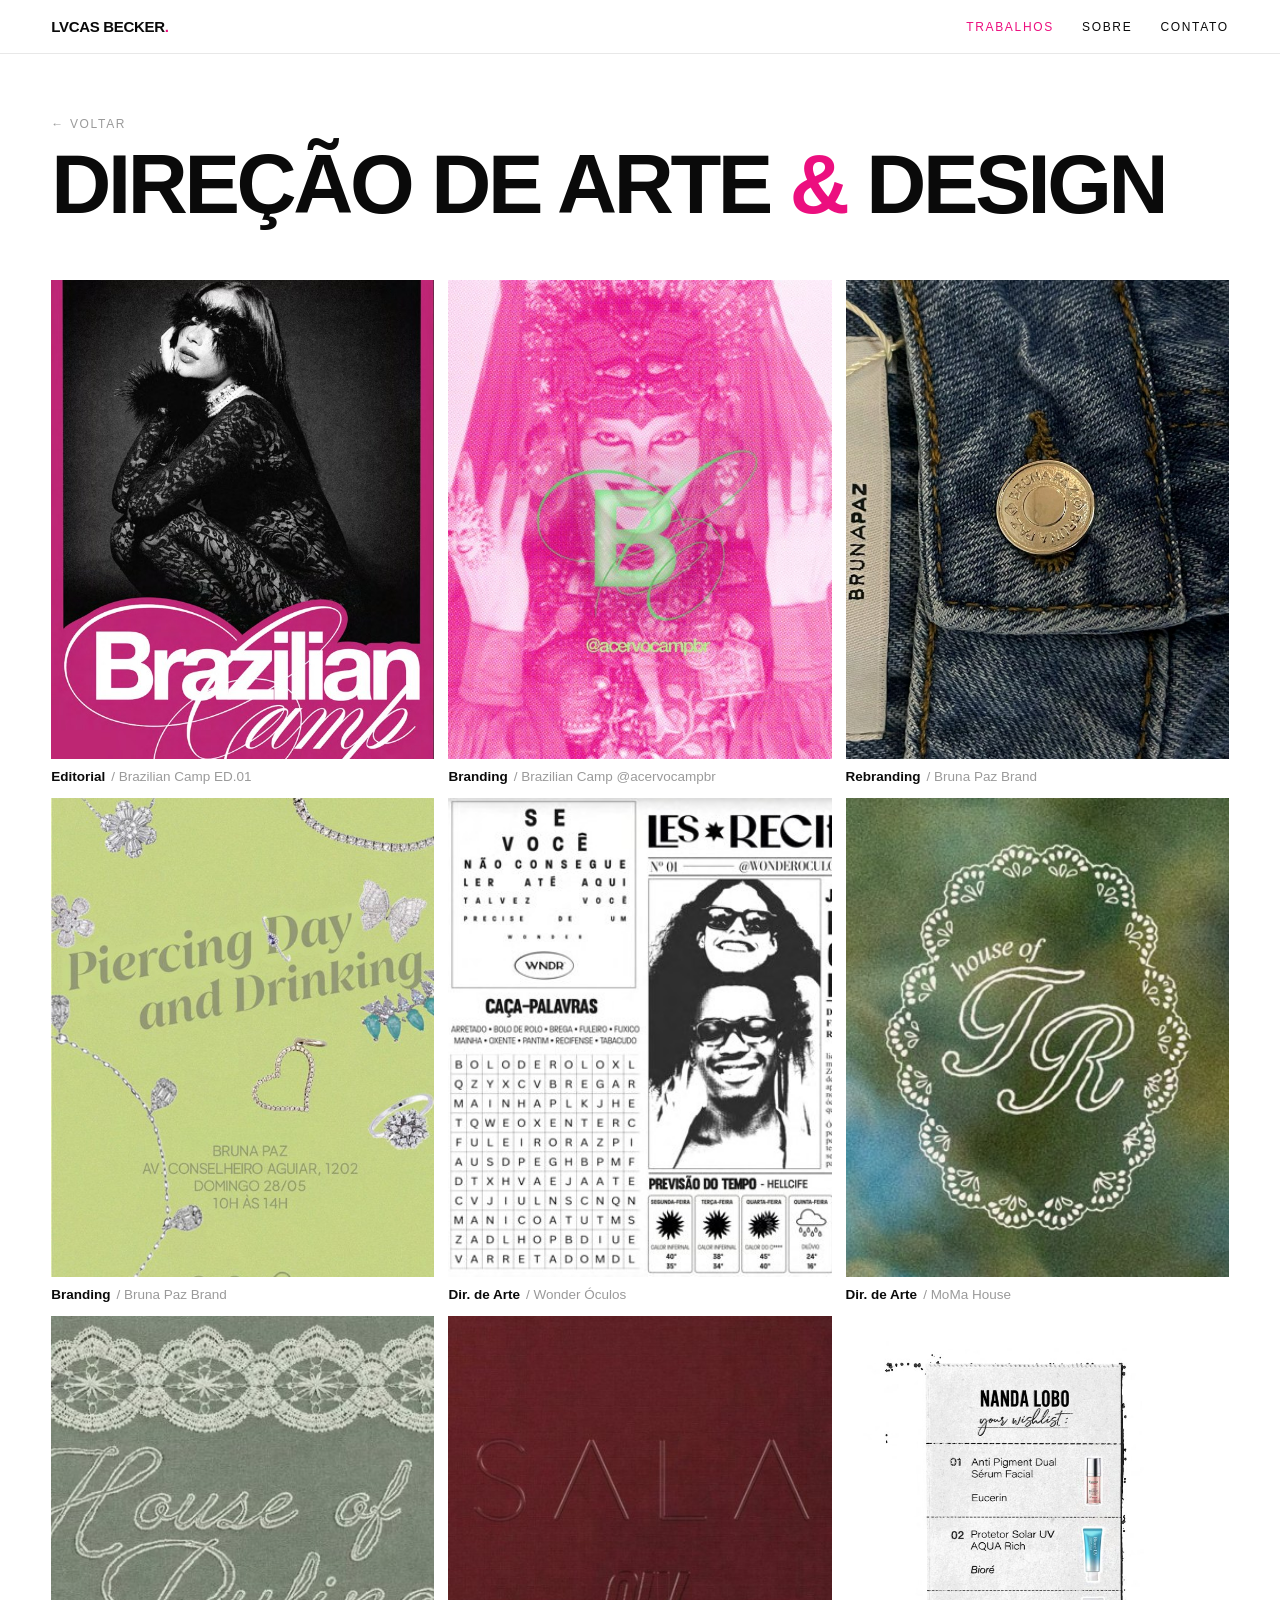
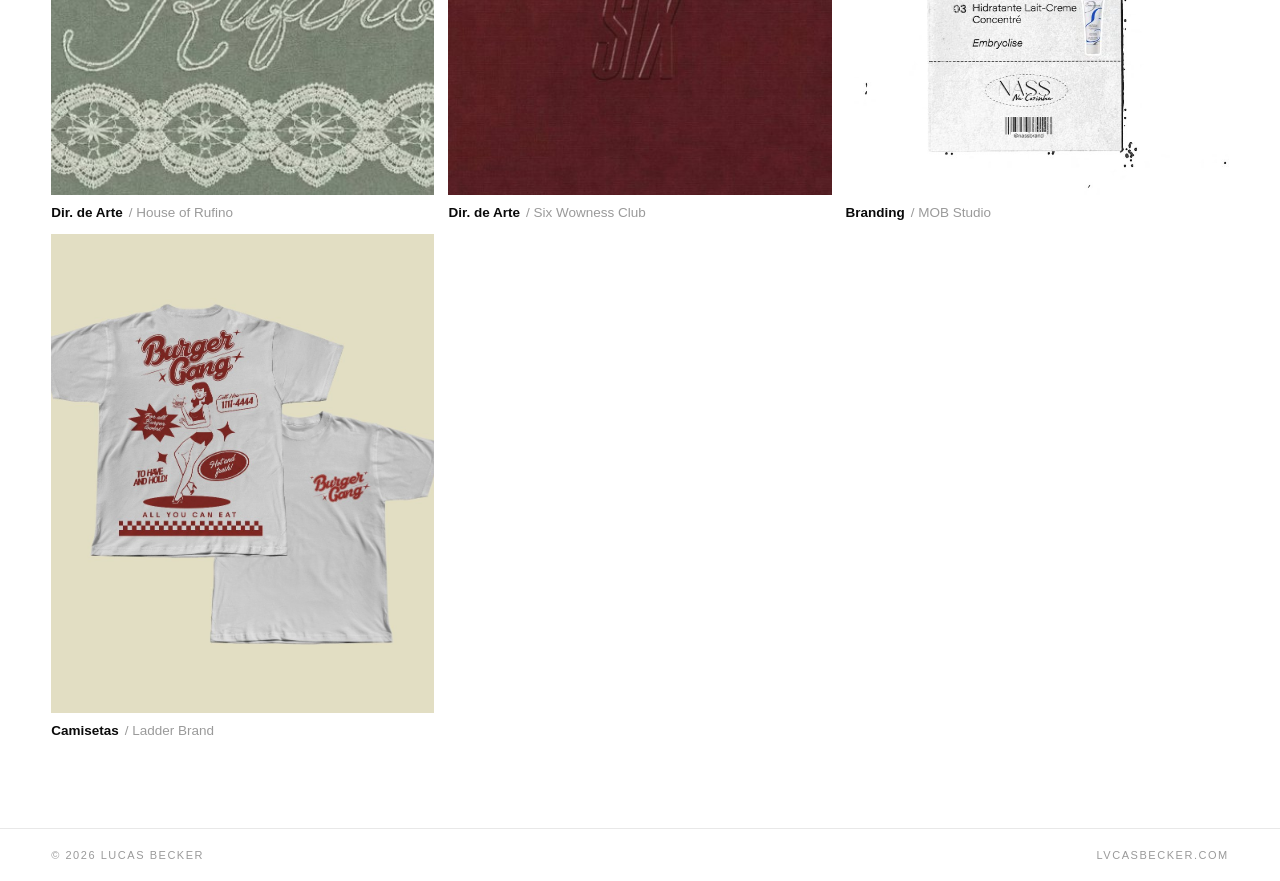
==== categoria.html @ ee708bc1 "Add files via upload" ====
<!DOCTYPE html>
<html lang="pt-BR">
<head>
<meta charset="UTF-8">
<meta name="viewport" content="width=device-width, initial-scale=1.0">
<title>Lvcas Becker — Trabalhos</title>
<link rel="stylesheet" href="estilo.css">
</head>
<body>

<header>
  <a class="logo" href="index.html" id="logo"></a>
  <nav>
    <a href="index.html#trabalhos" class="atual">Trabalhos</a>
    <a href="index.html#sobre">Sobre</a>
    <a href="index.html#contato">Contato</a>
  </nav>
</header>

<section class="pagina-topo">
  <a class="migalha" href="index.html#trabalhos">← Voltar</a>
  <h1 id="titulo-categoria"></h1>
</section>

<main class="grid" id="grid"></main>

<footer>
  <div>© 2026 Lucas Becker</div>
  <div>lvcasbecker.com</div>
</footer>

<script src="dados.js"></script>
<script src="site.js"></script>
<script>
  montarHeader();
  const slug = pegarParam('c') || CATEGORIAS[0].slug;
  const nome = nomeDaCategoria(slug);
  document.title = `Lvcas Becker — ${nome}`;
  document.getElementById('titulo-categoria').innerHTML =
    nome.replace('&amp;','&').replace(' & ',' <em>&</em> ');

  const grid = document.getElementById('grid');
  const lista = PROJECTS.filter(p => p.categoria === slug);
  lista.forEach(p => {
    const a = document.createElement('a');
    a.className = 'card';
    a.href = `projeto.html?p=${p.slug}`;
    a.innerHTML = `
      <div class="card-img"><img src="${p.capa}" alt="${p.rotulo} — ${p.nome}" loading="lazy"></div>
      <div class="card-legenda"><b>${p.rotulo}</b><span>/ ${p.nome}</span></div>`;
    grid.appendChild(a);
  });
</script>
</body>
</html>
---- estilo.css ----
/* ================================================================
   LVCASBECKER.COM — ESTILO
   PARA TROCAR A FONTE: mude a linha --fonte abaixo.
   Fonte do Google Fonts? Adicione o <link> dela no <head> das
   páginas e escreva o nome aqui. Fonte própria (arquivo .woff2)?
   Salve em assets/ e descomente o bloco @font-face abaixo.
   PARA TROCAR AS CORES: mude os valores de --preto e --rosa.
   ================================================================ */

/*
@font-face{
  font-family:"MinhaFonte";
  src:url("assets/minha-fonte.woff2") format("woff2");
  font-weight:400 700;
}
*/

:root{
  --branco:#ffffff;
  --preto:#0a0a0a;
  --rosa:#ec0f7f;
  --cinza:#9a9a9a;
  --linha:#e8e8e8;
  --fonte:"Helvetica Neue", Helvetica, Arial, sans-serif;
}
*{margin:0;padding:0;box-sizing:border-box}
html{scroll-behavior:smooth}
body{
  font-family:var(--fonte);
  background:var(--branco);
  color:var(--preto);
  -webkit-font-smoothing:antialiased;
  min-height:100vh;
  display:flex;flex-direction:column;
}
::selection{background:var(--rosa);color:var(--branco)}
a{color:inherit;text-decoration:none}
img{display:block;max-width:100%}
button{font-family:inherit;background:none;border:none;cursor:pointer;color:inherit}
:focus-visible{outline:2px solid var(--rosa);outline-offset:3px}

/* ---------- header ---------- */
header{
  position:sticky;top:0;z-index:50;
  display:flex;justify-content:space-between;align-items:center;
  padding:18px 4vw;
  background:rgba(255,255,255,.92);
  backdrop-filter:blur(8px);
  border-bottom:1px solid var(--linha);
}
.logo{font-weight:700;font-size:15px;letter-spacing:-.02em;text-transform:uppercase}
.logo span{color:var(--rosa)}
.logo img{height:26px;width:auto}
header nav{display:flex;gap:28px}
header nav a{font-size:12px;text-transform:uppercase;letter-spacing:.14em}
header nav a:hover, header nav a.atual{color:var(--rosa)}

/* ---------- home: índice de categorias ---------- */
.hero-home{padding:110px 4vw 30px}
.hero-home h1{
  font-weight:700;
  font-size:clamp(44px, 9vw, 130px);
  line-height:.9;letter-spacing:-.045em;text-transform:uppercase;
}
.hero-home h1 img{max-height:clamp(60px,14vw,170px);width:auto}
.hero-home h1 span{color:var(--rosa)}
.hero-home .sub{
  margin-top:22px;
  font-size:12px;text-transform:uppercase;letter-spacing:.14em;color:var(--cinza);
}
.indice{
  margin:50px 0 90px;
}
.indice a{
  display:flex;align-items:baseline;justify-content:space-between;gap:16px;
  padding:20px 4vw;
  transition:background .2s, color .2s;
}
.indice .cat-nome{
  font-weight:700;
  font-size:clamp(28px, 5.5vw, 72px);
  letter-spacing:-.035em;text-transform:uppercase;line-height:1;
}
.indice .cat-meta{
  font-size:12px;text-transform:uppercase;letter-spacing:.14em;color:var(--cinza);
  white-space:nowrap;
}
.indice a:hover{background:var(--rosa);color:var(--branco)}
.indice a:hover .cat-meta{color:var(--branco)}

/* ---------- páginas internas: título ---------- */
.pagina-topo{padding:60px 4vw 30px}
.migalha{
  font-size:12px;text-transform:uppercase;letter-spacing:.14em;color:var(--cinza);
  margin-bottom:14px;display:inline-block;
}
.migalha:hover{color:var(--rosa)}
.pagina-topo h1{
  font-weight:700;
  font-size:clamp(34px, 6.5vw, 88px);
  letter-spacing:-.04em;line-height:.95;text-transform:uppercase;
}
.pagina-topo h1 em{font-style:normal;color:var(--rosa)}

/* ---------- grid de projetos ---------- */
.grid{
  display:grid;grid-template-columns:repeat(3,1fr);
  gap:14px;padding:26px 4vw 90px;
}
.card{display:block;text-align:left}
.card-img{position:relative;overflow:hidden;aspect-ratio:4/5;background:#f3f3f3}
.card-img img{width:100%;height:100%;object-fit:cover;transition:transform .5s ease}
.card:hover .card-img img{transform:scale(1.04)}
.card-img::after{content:"";position:absolute;inset:0;background:var(--rosa);opacity:0;transition:opacity .25s}
.card:hover .card-img::after{opacity:.28}
.card-legenda{display:flex;gap:6px;align-items:baseline;margin-top:10px;font-size:13.5px}
.card-legenda b{font-weight:700}
.card-legenda span{color:var(--cinza)}
.card:hover .card-legenda span{color:var(--rosa)}

/* ---------- página de projeto ---------- */
.projeto-topo{padding:60px 4vw 10px;max-width:1240px;margin:0 auto;width:100%}
.projeto-topo .rotulo{
  font-size:12px;text-transform:uppercase;letter-spacing:.14em;color:var(--rosa);
  font-weight:700;margin-bottom:12px;
}
.projeto-topo h1{
  font-weight:700;font-size:clamp(32px,5.5vw,72px);
  letter-spacing:-.035em;line-height:1;
}
.projeto-topo .meta{
  margin-top:14px;font-size:12px;text-transform:uppercase;letter-spacing:.14em;color:var(--cinza);
}
.projeto-topo .descricao{
  margin-top:22px;max-width:640px;
  font-size:17px;line-height:1.55;
}
.projeto-midias{max-width:1240px;margin:34px auto 0;padding:0 4vw;width:100%}
.projeto-midias > *{width:100%;margin-bottom:22px}
.projeto-midias video{background:#000}
.midia-embed{position:relative;aspect-ratio:16/9;background:#000}
.midia-embed iframe{position:absolute;inset:0;width:100%;height:100%;border:0}
.projeto-creditos{
  font-size:12px;color:var(--cinza);text-transform:uppercase;letter-spacing:.1em;
  line-height:2;padding-top:10px;border-top:1px solid var(--linha);white-space:pre-line;
}
.projeto-nav{
  max-width:1240px;margin:40px auto 0;padding:20px 4vw 80px;width:100%;
  display:flex;justify-content:space-between;gap:20px;
  font-size:13px;font-weight:700;
}
.projeto-nav a:hover{color:var(--rosa)}
.projeto-nav .off{visibility:hidden}

/* ---------- sobre + contato (home) ---------- */
.sobre{
  border-top:1px solid var(--preto);
  padding:70px 4vw;
  display:grid;grid-template-columns:minmax(0,1fr) minmax(0,1.6fr);gap:50px;
}
.sobre-foto img{width:100%;max-width:420px;filter:grayscale(1)}
.sobre h2,.contato h2{
  font-size:12px;text-transform:uppercase;letter-spacing:.14em;
  color:var(--rosa);margin-bottom:22px;font-weight:700;
}
.sobre p{font-size:clamp(17px,1.9vw,24px);line-height:1.45;letter-spacing:-.015em;margin-bottom:1em}
.sobre p b{font-weight:700}
.sobre .destaque{color:var(--rosa)}
.contato{border-top:1px solid var(--preto);padding:70px 4vw 90px}
.contato-links{display:flex;flex-direction:column;gap:4px}
.contato-links a{
  font-weight:700;font-size:clamp(26px,4.5vw,56px);
  letter-spacing:-.03em;line-height:1.15;width:fit-content;
}
.contato-links a:hover{color:var(--rosa)}

footer{
  margin-top:auto;
  display:flex;justify-content:space-between;flex-wrap:wrap;gap:8px;
  padding:20px 4vw;border-top:1px solid var(--linha);
  font-size:11px;text-transform:uppercase;letter-spacing:.14em;color:var(--cinza);
}

@media (max-width:900px){
  .grid{grid-template-columns:repeat(2,1fr)}
  .sobre{grid-template-columns:1fr}
  .sobre-foto{order:-1}
}
@media (max-width:560px){
  .grid{grid-template-columns:1fr}
  nav{gap:16px}
}
@media (prefers-reduced-motion:reduce){
  *{transition:none !important}
  html{scroll-behavior:auto}
}
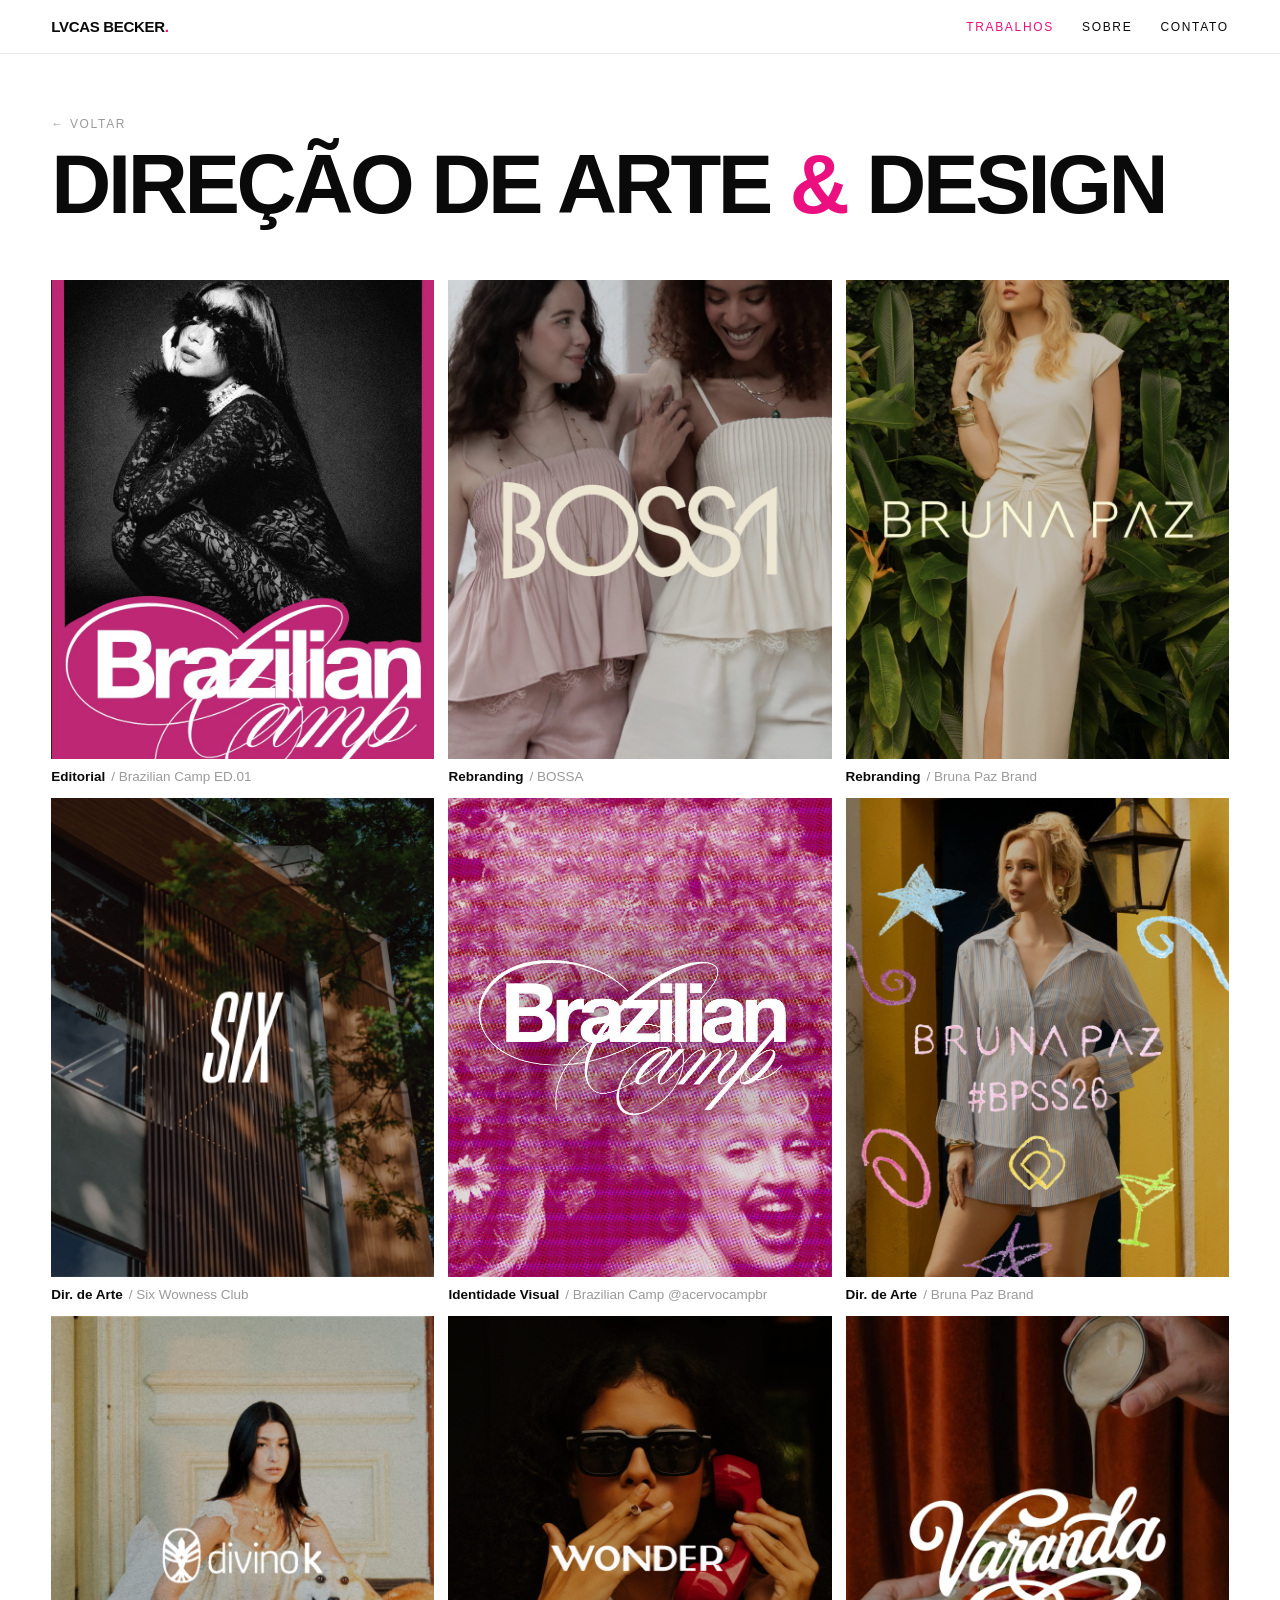
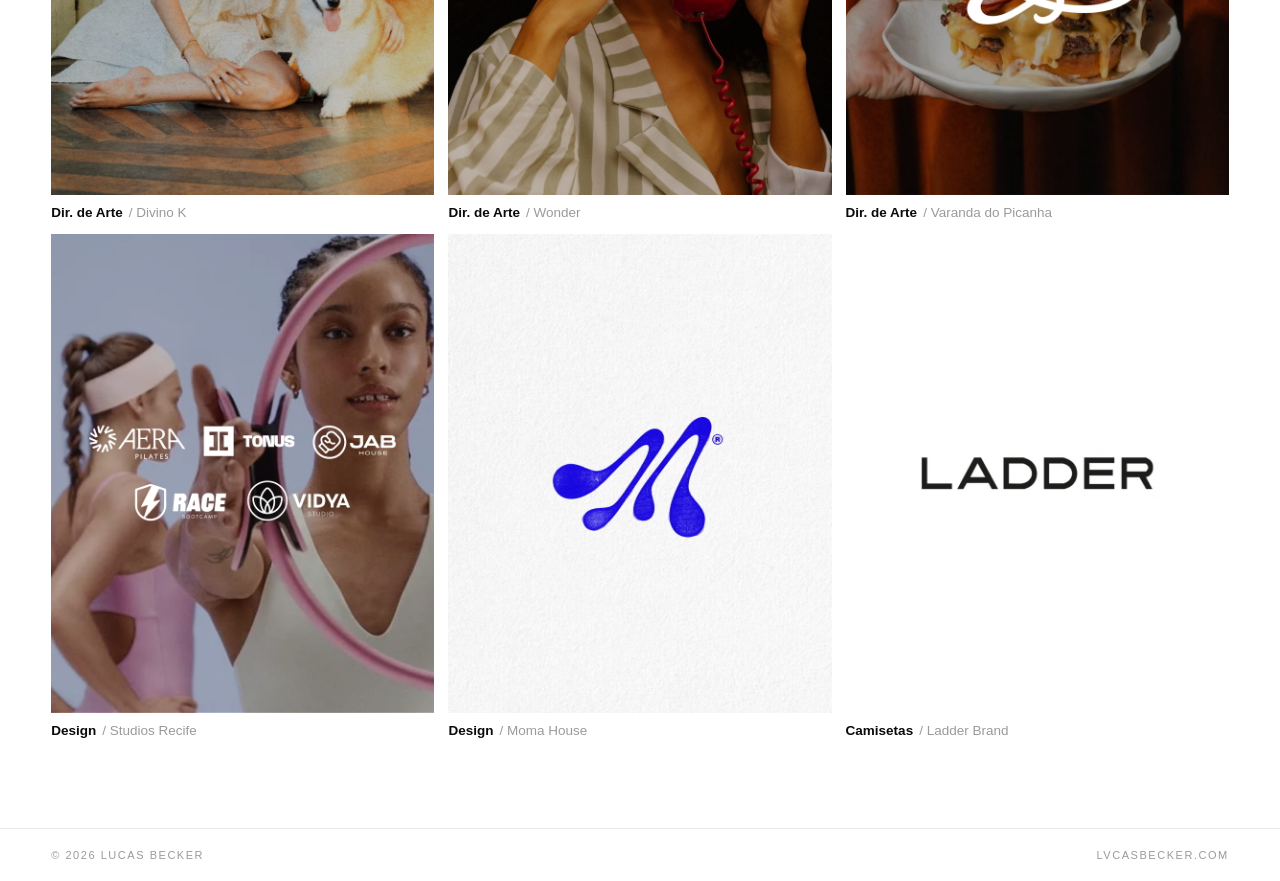
==== commit 846fe4b5: "Update categoria.html" ====
--- a/categoria.html
+++ b/categoria.html
@@ -46,8 +46,8 @@
     a.className = 'card';
     a.href = `projeto.html?p=${p.slug}`;
     a.innerHTML = `
-      <div class="card-img"><img src="${p.capa}" alt="${p.rotulo} — ${p.nome}" loading="lazy"></div>
-      <div class="card-legenda"><b>${p.rotulo}</b><span>/ ${p.nome}</span></div>`;
+      <div class="card-img"><img src="${p.capa}" alt="${p.rotulo ? p.rotulo + ' — ' : ''}${p.nome}" loading="lazy"></div>
+      <div class="card-legenda">${p.rotulo ? `<b>${p.rotulo}</b><span>/ ${p.nome}</span>` : `<b>${p.nome}</b>`}</div>`;
     grid.appendChild(a);
   });
 </script>
--- a/estilo.css
+++ b/estilo.css
@@ -135,12 +135,18 @@
   margin-top:22px;max-width:640px;
   font-size:17px;line-height:1.55;
 }
-.projeto-midias{max-width:1240px;margin:34px auto 0;padding:0 4vw;width:100%}
-.projeto-midias > *{width:100%;margin-bottom:22px}
-.projeto-midias video{background:#000}
+.projeto-midias{
+  max-width:1240px;margin:34px auto 0;padding:0 4vw;width:100%;
+  display:grid;grid-template-columns:repeat(6,1fr);gap:14px;align-items:start;
+}
+.projeto-midias > *{grid-column:span 3;width:100%}      /* dupla: 2 por fileira (padrão) */
+.projeto-midias > .m-trio{grid-column:span 2}           /* trio: 3 por fileira */
+.projeto-midias > .m-sozinha{grid-column:1 / -1}        /* sozinha: 1 na fileira */
+.projeto-midias video{display:block;width:100%;height:auto;background:#000}
 .midia-embed{position:relative;aspect-ratio:16/9;background:#000}
 .midia-embed iframe{position:absolute;inset:0;width:100%;height:100%;border:0}
 .projeto-creditos{
+  grid-column:1 / -1;
   font-size:12px;color:var(--cinza);text-transform:uppercase;letter-spacing:.1em;
   line-height:2;padding-top:10px;border-top:1px solid var(--linha);white-space:pre-line;
 }
@@ -158,7 +164,20 @@
   padding:70px 4vw;
   display:grid;grid-template-columns:minmax(0,1fr) minmax(0,1.6fr);gap:50px;
 }
-.sobre-foto img{width:100%;max-width:420px;filter:grayscale(1)}
+.sobre-foto img{
+  width:100%;max-width:420px;
+  animation:flutua 6s ease-in-out infinite;
+  transition:transform .4s ease;
+  will-change:transform;
+}
+.sobre-foto img:hover{animation-duration:2.5s;transform:scale(1.03)}
+@keyframes flutua{
+  0%,100%{transform:translateY(0) rotate(0deg)}
+  50%{transform:translateY(-14px) rotate(-1.5deg)}
+}
+@media (prefers-reduced-motion:reduce){
+  .sobre-foto img{animation:none}
+}
 .sobre h2,.contato h2{
   font-size:12px;text-transform:uppercase;letter-spacing:.14em;
   color:var(--rosa);margin-bottom:22px;font-weight:700;
@@ -187,10 +206,34 @@
   .sobre-foto{order:-1}
 }
 @media (max-width:560px){
-  .grid{grid-template-columns:1fr}
-  nav{gap:16px}
+  .grid{grid-template-columns:repeat(2,1fr);gap:10px}
+  .card-legenda{font-size:12px}
+  .projeto-midias{gap:10px}
+  .projeto-midias > .m-trio{grid-column:span 3}
 }
 @media (prefers-reduced-motion:reduce){
   *{transition:none !important}
   html{scroll-behavior:auto}
 }
+/* ---------- página de entrada (splash) ---------- */
+.entrada{
+  position:fixed;inset:0;z-index:200;
+  background:#0a0a0a;
+  display:flex;align-items:center;justify-content:center;
+  cursor:pointer;
+  transition:opacity .4s ease;
+}
+.entrada h1{
+  color:#fff;font-weight:700;
+  font-size:clamp(30px, 8vw, 120px);
+  letter-spacing:-.045em;text-transform:uppercase;
+  text-align:center;line-height:.9;
+}
+.entrada h1 span{color:var(--rosa)}
+.entrada.saindo{opacity:0;pointer-events:none}
+
+/* rolagem por âncora respeitando o header fixo */
+#trabalhos, #sobre, #contato{scroll-margin-top:80px}
+
+/* e-mail copiado no contato */
+.contato-links .copiado{color:var(--rosa)}
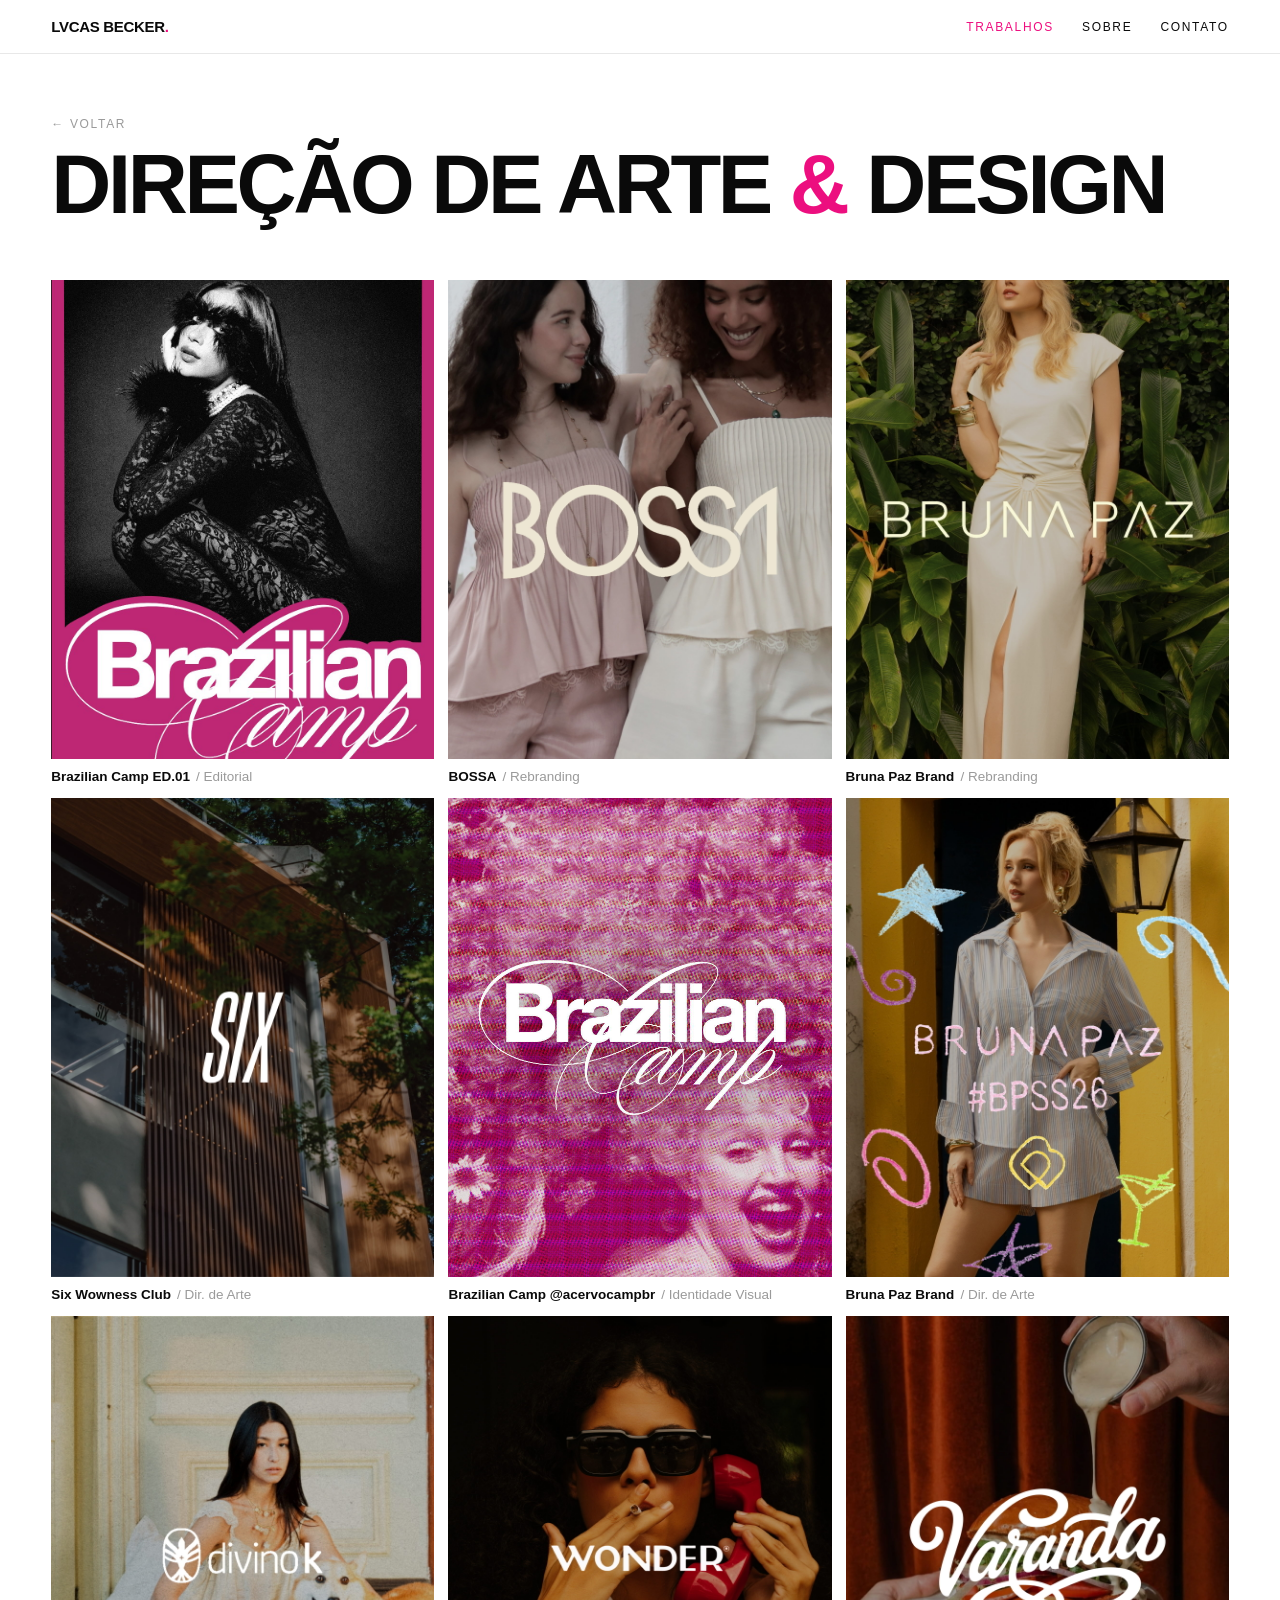
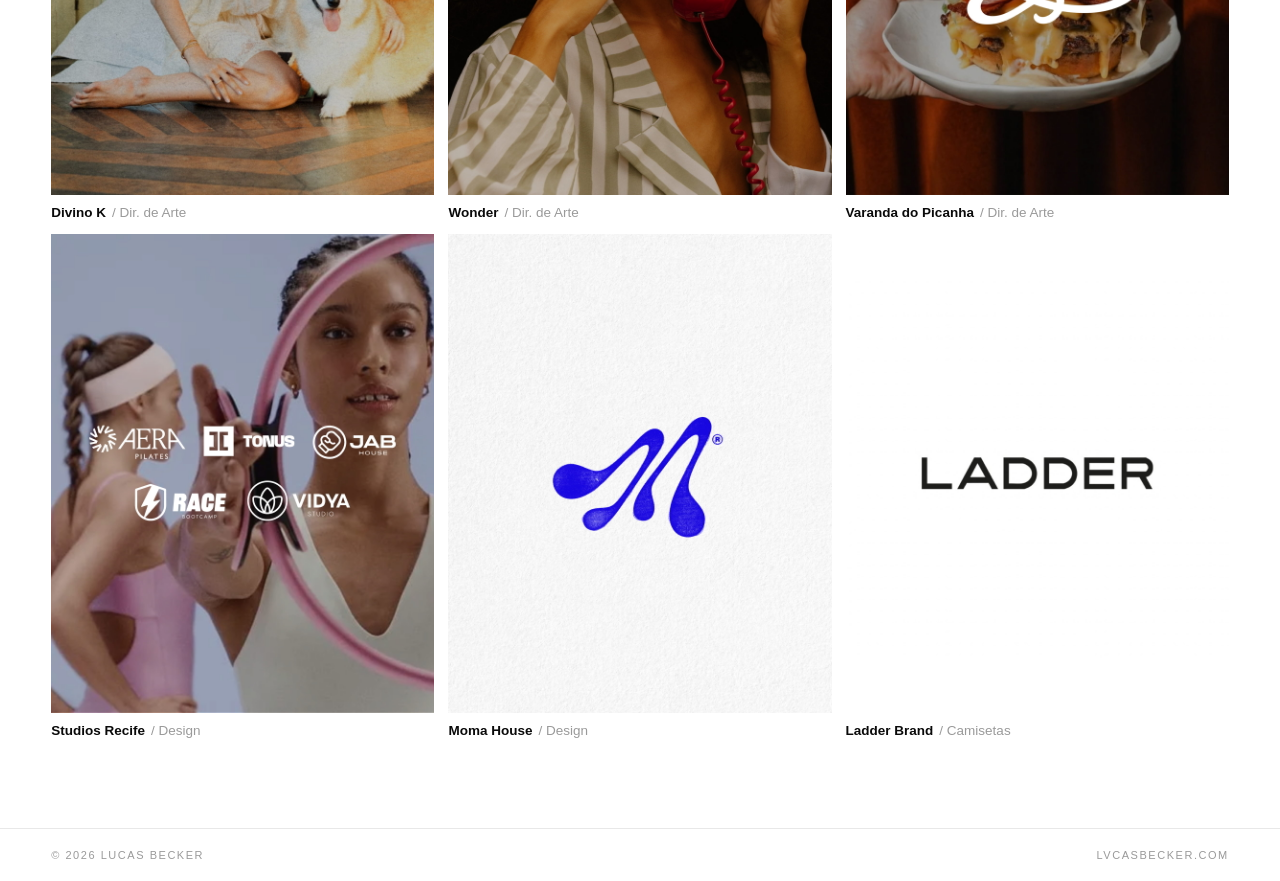
==== commit 836b8837: "Update categoria.html" ====
--- a/categoria.html
+++ b/categoria.html
@@ -47,7 +47,7 @@
     a.href = `projeto.html?p=${p.slug}`;
     a.innerHTML = `
       <div class="card-img"><img src="${p.capa}" alt="${p.rotulo ? p.rotulo + ' — ' : ''}${p.nome}" loading="lazy"></div>
-      <div class="card-legenda">${p.rotulo ? `<b>${p.rotulo}</b><span>/ ${p.nome}</span>` : `<b>${p.nome}</b>`}</div>`;
+      <div class="card-legenda">${p.rotulo ? `<b>${p.nome}</b><span>/ ${p.rotulo}</span>` : `<b>${p.nome}</b>`}</div>`;
     grid.appendChild(a);
   });
 </script>
